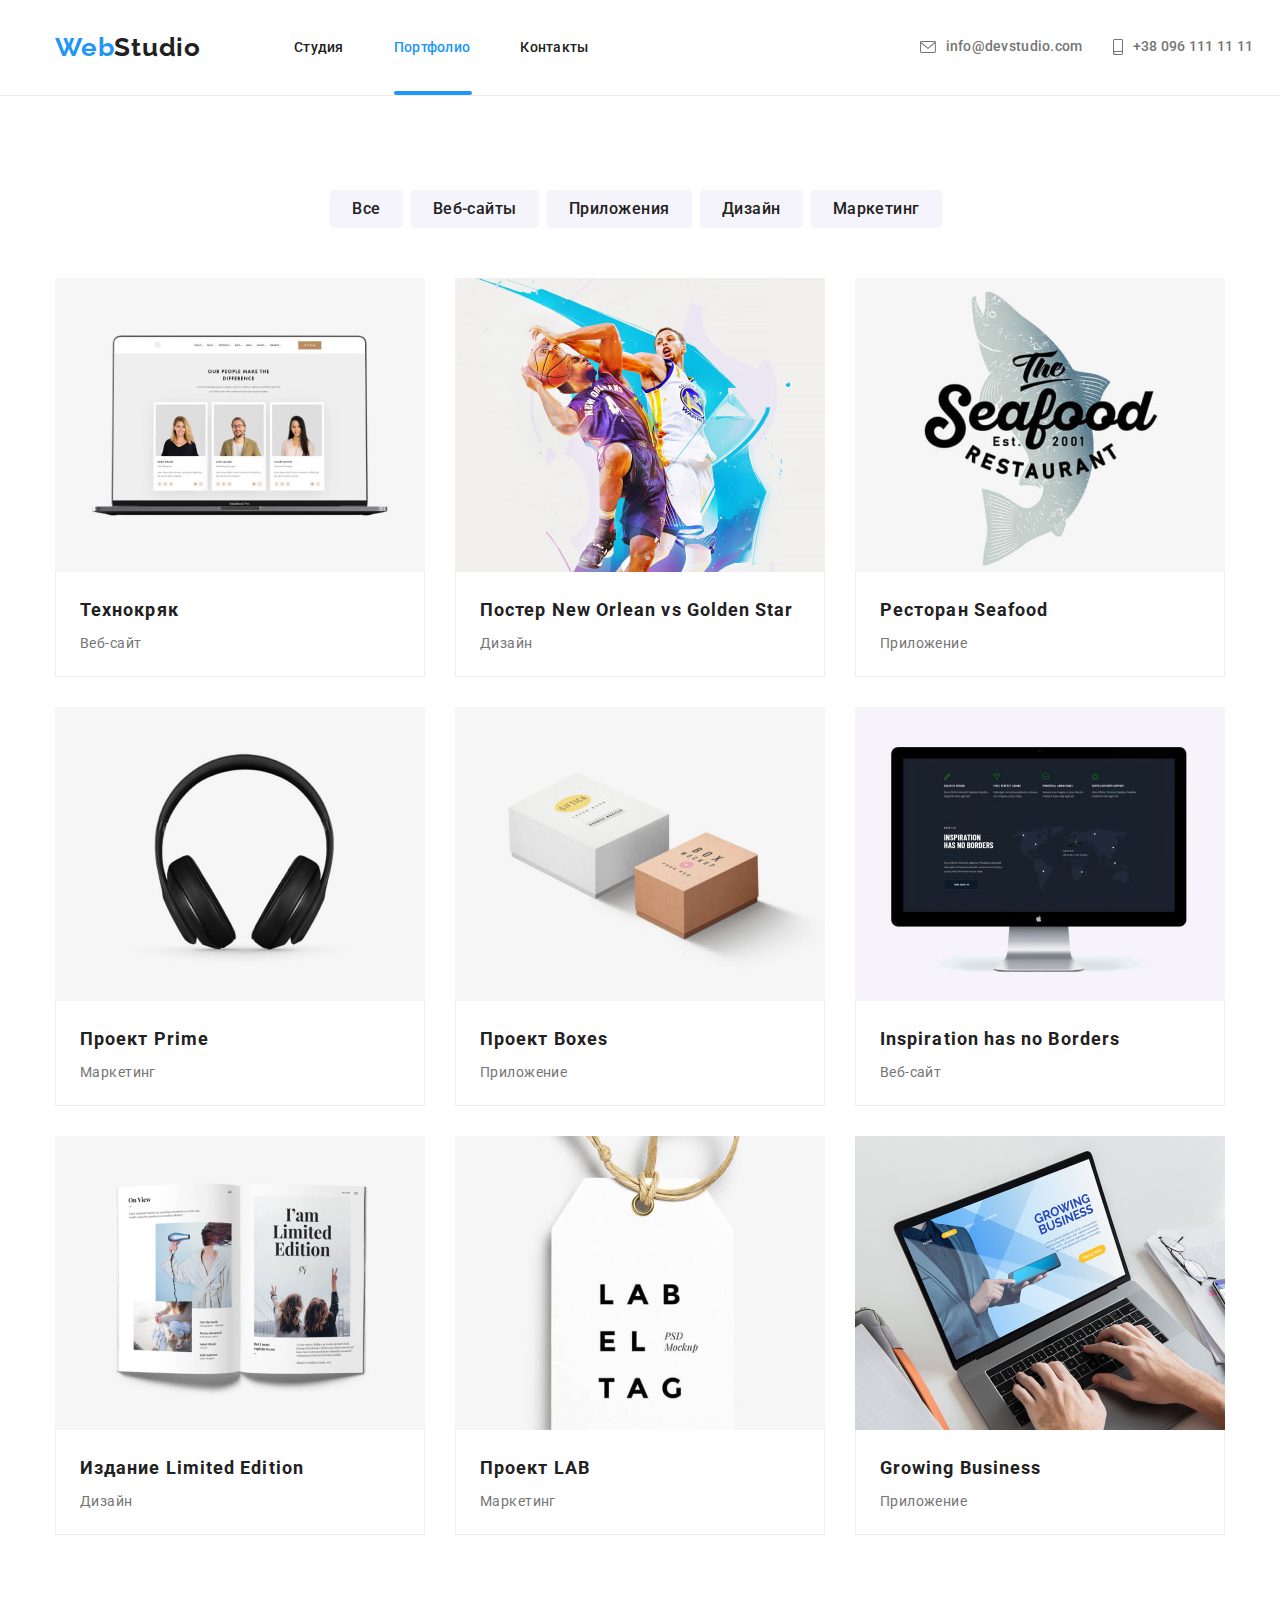
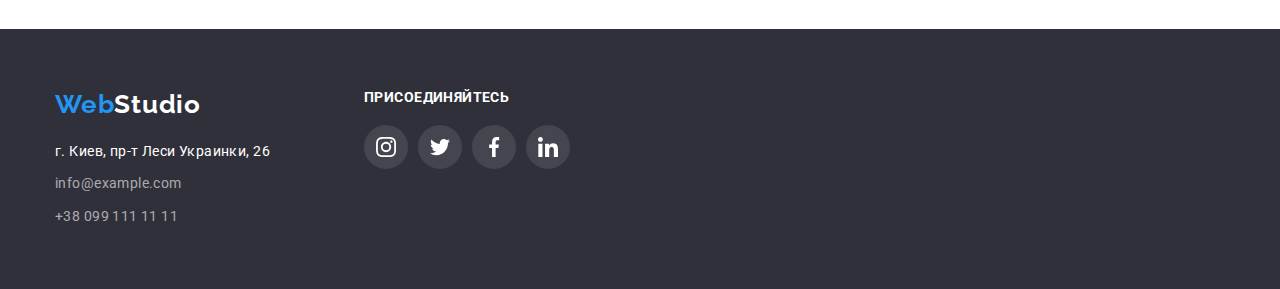
==== portfolio.html @ fbbea025 "Initial commit" ====
<!DOCTYPE html>
<html lang="ru">
  <head>
    <meta charset="UTF-8" />
    <meta http-equiv="X-UA-Compatible" content="IE=edge" />
    <meta name="viewport" content="width=device-width, initial-scale=1.0" />
    <link
      rel="stylesheet"
      href="https://cdn.jsdelivr.net/npm/modern-normalize@1.1.0/modern-normalize.min.css"
    />
    <link rel="preconnect" href="https://fonts.googleapis.com" />
    <link rel="preconnect" href="https://fonts.gstatic.com" crossorigin />
    <link
      href="https://fonts.googleapis.com/css2?family=Raleway:wght@700&family=Roboto:wght@400;500;700;900&display=swap"
      rel="stylesheet"
    />
    <link rel="stylesheet" href="./css/style.css" />
    <title>Portfolio</title>
  </head>
  <body>
    <header>
      <div class="container header-container">
        <a class="logo" href="./"><span class="logo-accent">Web</span>Studio</a>
        <nav>
          <ul class="header-link-list">
            <li class="nav-item">
              <a class="header-link" href="index.html">Студия</a>
            </li>
            <li class="nav-item">
              <a class="header-link link-portfolio" href="portfolio.html"
                >Портфолио</a
              >
            </li>
            <li class="nav-item">
              <a class="header-link" href="/">Контакты</a>
            </li>
          </ul>
        </nav>
        <div class="contacts-list">
          <a class="contacts" href="mailto:info@devstudio.com">
            <svg class="link-icon-envelope">
              <use href="./images/svg/symbol-defs.svg#icon-envelope"></use>
            </svg>
            info@devstudio.com
          </a>
          <a class="contacts" href="tel:++380961111111">
            <svg class="link-icon-smartphone">
              <use href="./images/svg/symbol-defs.svg#icon-smartphone"></use>
            </svg>
            +38 096 111 11 11
          </a>
        </div>
      </div>
    </header>
    <main>
      <h1 hidden>Наши работы</h1>
      <section class="portfolio section">
        <div class="container">
          <h2 hidden>Примеры наших работ</h2>
          <ul class="button-list">
            <li>
              <button class="filter-button" type="button">Все</button>
            </li>
            <li>
              <button class="filter-button" type="button">Веб-сайты</button>
            </li>
            <li>
              <button class="filter-button" type="button">Приложения</button>
            </li>
            <li>
              <button class="filter-button" type="button">Дизайн</button>
            </li>
            <li>
              <button class="filter-button" type="button">Маркетинг</button>
            </li>
          </ul>

          <ul class="portfolio-list">
            <li class="portfolio-list-item">
              <div class="product-thumb">
                <img
                  src="./images/portfolio/project1.jpg"
                  width="370"
                  height="294"
                  alt="Симфолическое изображение проекта ноутбук с
                открытым сайтом"
                />
                <div class="portfolio-item-description">
                  <p class="portfolio-item-text">
                    Технокряк это современная площадка распространения
                    коронавируса. Компании используют эту платформу для
                    цифрового шпионажа и атак на защищённые сервера конкурентов.
                  </p>
                </div>
              </div>
              <div class="portfolio-item">
                <h3 class="project-name">Технокряк</h3>
                <p class="project-type">Веб-сайт</p>
              </div>
            </li>
            <li class="portfolio-list-item">
              <div class="product-thumb">
                <img
                  src="./images/portfolio/project2.jpg"
                  width="370"
                  height="294"
                  alt="Симфолическое изображение проекта баскетболисты"
                />
                <div class="portfolio-item-description">
                  <p class="portfolio-item-text">
                    Технокряк это современная площадка распространения
                    коронавируса. Компании используют эту платформу для
                    цифрового шпионажа и атак на защищённые сервера конкурентов.
                  </p>
                </div>
              </div>
              <div class="portfolio-item">
                <h3 class="project-name">Постер New Orlean vs Golden Star</h3>
                <p class="project-type">Дизайн</p>
              </div>
            </li>
            <li class="portfolio-list-item">
              <div class="product-thumb">
                <img
                  src="./images/portfolio/project3.jpg"
                  width="370"
                  height="294"
                  alt="Симфолическое изображение проекта логотип ресторана"
                />
                <div class="portfolio-item-description">
                  <p class="portfolio-item-text">
                    Технокряк это современная площадка распространения
                    коронавируса. Компании используют эту платформу для
                    цифрового шпионажа и атак на защищённые сервера конкурентов.
                  </p>
                </div>
              </div>
              <div class="portfolio-item">
                <h3 class="project-name">Ресторан Seafood</h3>
                <p class="project-type">Приложение</p>
              </div>
            </li>
            <li class="portfolio-list-item">
              <div class="product-thumb">
                <img
                  src="./images/portfolio/project4.jpg"
                  width="370"
                  height="294"
                  alt="Симфолическое изображение проекта наушники"
                />
                <div class="portfolio-item-description">
                  <p class="portfolio-item-text">
                    Технокряк это современная площадка распространения
                    коронавируса. Компании используют эту платформу для
                    цифрового шпионажа и атак на защищённые сервера конкурентов.
                  </p>
                </div>
              </div>
              <div class="portfolio-item">
                <h3 class="project-name">Проект Prime</h3>
                <p class="project-type">Маркетинг</p>
              </div>
            </li>
            <li class="portfolio-list-item">
              <div class="product-thumb">
                <img
                  src="./images/portfolio/project5.jpg"
                  width="370"
                  height="294"
                  alt="Симфолическое изображение проекта две коробочки>Проект Boxes"
                />
                <div class="portfolio-item-description">
                  <p class="portfolio-item-text">
                    Технокряк это современная площадка распространения
                    коронавируса. Компании используют эту платформу для
                    цифрового шпионажа и атак на защищённые сервера конкурентов.
                  </p>
                </div>
              </div>
              <div class="portfolio-item">
                <h3 class="project-name">Проект Boxes</h3>
                <p class="project-type">Приложение</p>
              </div>
            </li>
            <li class="portfolio-list-item">
              <div class="product-thumb">
                <img
                  src="./images/portfolio/project6.jpg"
                  width="370"
                  height="294"
                  alt="Симфолическое изображение проекта монитор с открытым сайтом"
                />
                <div class="portfolio-item-description">
                  <p class="portfolio-item-text">
                    Технокряк это современная площадка распространения
                    коронавируса. Компании используют эту платформу для
                    цифрового шпионажа и атак на защищённые сервера конкурентов.
                  </p>
                </div>
              </div>
              <div class="portfolio-item">
                <h3 class="project-name">Inspiration has no Borders</h3>
                <p class="project-type">Веб-сайт</p>
              </div>
            </li>
            <li class="portfolio-list-item">
              <div class="product-thumb">
                <img
                  src="./images/portfolio/project7.jpg"
                  width="370"
                  height="294"
                  alt="Симфолическое изображение проекта открытый журнал"
                />
                <div class="portfolio-item-description">
                  <p class="portfolio-item-text">
                    Технокряк это современная площадка распространения
                    коронавируса. Компании используют эту платформу для
                    цифрового шпионажа и атак на защищённые сервера конкурентов.
                  </p>
                </div>
              </div>
              <div class="portfolio-item">
                <h3 class="project-name">Издание Limited Edition</h3>
                <p class="project-type">Дизайн</p>
              </div>
            </li>
            <li class="portfolio-list-item">
              <div class="product-thumb">
                <img
                  src="./images/portfolio/project8.jpg"
                  width="370"
                  height="294"
                  alt="Симфолическое изображение проекта этикетка"
                />
                <div class="portfolio-item-description">
                  <p class="portfolio-item-text">
                    Технокряк это современная площадка распространения
                    коронавируса. Компании используют эту платформу для
                    цифрового шпионажа и атак на защищённые сервера конкурентов.
                  </p>
                </div>
              </div>
              <div class="portfolio-item">
                <h3 class="project-name">Проект LAB</h3>
                <p class="project-type">Маркетинг</p>
              </div>
            </li>
            <li class="portfolio-list-item">
              <div class="product-thumb">
                <img
                  src="./images/portfolio/project9.jpg"
                  width="370"
                  height="294"
                  alt="Симфолическое изображение проекта ноутбук с запущеным приложением"
                />
                <div class="portfolio-item-description">
                  <p class="portfolio-item-text">
                    Технокряк это современная площадка распространения
                    коронавируса. Компании используют эту платформу для
                    цифрового шпионажа и атак на защищённые сервера конкурентов.
                  </p>
                </div>
              </div>
              <div class="portfolio-item">
                <h3 class="project-name">Growing Business</h3>
                <p class="project-type">Приложение</p>
              </div>
            </li>
          </ul>
        </div>
      </section>
    </main>
    <footer class="footer-page">
      <div class="container footer-container">
        <div class="address-container">
          <a class="logo logo-footer" href="./"
            ><span class="logo-accent">Web</span>Studio</a
          >
          <address class="address-list">
            <p class="location">г. Киев, пр-т Леси Украинки, 26</p>
            <a class="footer-contacts" href="mailto:info@example.com"
              >info@example.com</a
            >
            <a class="footer-contacts" href="tel:++380991111111"
              >+38 099 111 11 11</a
            >
          </address>
        </div>
        <div class="social-footer">
          <p class="social-footer-contents">присоединяйтесь</p>
          <div class="social-footer-container">
            <ul class="social-footer-list">
              <li class="social-footer-item">
                <a class="social-footer-link" href="">
                  <svg class="social-footer-svg">
                    <use
                      href="./images/svg/symbol-defs.svg#icon-instagram-2"
                    ></use>
                  </svg>
                </a>
              </li>
              <li class="social-footer-item">
                <a class="social-footer-link" href="">
                  <svg class="social-footer-svg">
                    <use
                      href="./images/svg/symbol-defs.svg#icon-twitter-1"
                    ></use>
                  </svg>
                </a>
              </li>
              <li class="social-footer-item">
                <a class="social-footer-link" href="">
                  <svg class="social-footer-svg">
                    <use
                      href="./images/svg/symbol-defs.svg#icon-facebook-1"
                    ></use>
                  </svg>
                </a>
              </li>
              <li class="social-footer-item">
                <a class="social-footer-link" href="">
                  <svg class="social-footer-svg">
                    <use
                      href="./images/svg/symbol-defs.svg#icon-linkedin-1"
                    ></use>
                  </svg>
                </a>
              </li>
            </ul>
          </div>
        </div>
      </div>
    </footer>
  </body>
</html>
---- css/style.css ----
:root {
  /* Шрифт */
  --main-font: "Roboto", sans-serif;

  /* Цвет шрифтов */
  --accent-color: #2196f3;
  --main-color: #212121;
  --secondary-color: #757575;

  /* Цвет фона */
  --main-bg-color: #ffffff;
  --secondary-bg-color: #e5e5e5;
  --futer-bg-color: #2f303a;
  --accent-bg-color: #2196f3;
}

body {
  font-style: normal;
  font-family: var(--main-font);
  font-weight: normal;
  font-size: 14px;
  line-height: 1.71;
  letter-spacing: 0.03em;
  color: var(--secondary-color);
}
/* .main-button{background-color: transparent;- прозрачная кнопка
font-family:inherit унаследовать предка шрифт} 
*/

h1,
h2,
h3,
h4,
h5,
h6,
p,
ul {
  margin: 0 0;
  padding: 0 0;
}

.container {
  width: 1200px;
  padding-left: 15px;
  padding-right: 15px;
  margin: auto auto;
}

header {
  border-bottom-style: solid;
  border-bottom-color: #ececec;
  border-bottom-width: 1px;
}

.header-container {
  display: flex;
  align-items: center;
  padding-top: 32px;
  padding-bottom: 32px;
}

.header-link-list {
  display: flex;
  align-items: center;
}

.logo {
  text-decoration: none;
  font-style: normal;
  font-family: "Raleway", sans-serif;
  color: var(--main-color);
  font-weight: 700;
  font-size: 26px;
  line-height: 1.19;
  /* identical to box height */

  letter-spacing: 0.03em;
  margin-right: 93px;
}
.logo-accent {
  color: var(--accent-color);
}

nav {
  margin-right: 331px;
}

.header-link-list {
  display: flex;
}

.nav-item {
  margin-right: 50px;
}
.nav-item:last-child {
  margin-right: 0px;
}
.contacts-list {
  display: flex;
}

.header-link-list,
.advantages-list,
.gallery-list,
.team-list,
.button-list,
.portfolio-list {
  list-style-type: none;
}

.header-link {
  font-family: var(--main-font);
  font-style: normal;
  font-weight: 500;
  font-size: 14px;
  line-height: 1.14;
  letter-spacing: 0.02em;
  color: var(--main-color);
  text-decoration: none;
  transition: color 250ms cubic-bezier(0.4, 0, 0.2, 1);
}

.link-studia{
  color: var(--accent-color);
}
.link-studia::after{
  position: absolute;
  display: flex;
  flex-direction: row;
  content: '';
  width: 48px;
  height: 4px;
  background-color: var(--accent-color);
  border-radius: 2px;
  margin-top: 32px;
}

.link-portfolio {
  color: var(--accent-color);
}

.link-portfolio::after {
  position: absolute;
  display: flex;
  flex-direction: row;
  content: '';
  width: 78px;
  height: 4px;
  background-color: var(--accent-color);
  border-radius: 2px;
  margin-top: 32px;
}

.header-link:hover,
.header-link:focus{
  color: var(--accent-color);
}

.contacts {
  color: var(--secondary-color);
  text-decoration: none;
  font-family: var(--main-font);
  font-weight: 500;
  font-size: 14px;
  line-height: 1.14;
  letter-spacing: 0.02em;
  margin-right: 30px;
  min-width: 142px;
  fill: var(--secondary-color);
  display: flex;
  align-items: center;
  transition: color 250ms cubic-bezier(0.4, 0, 0.2, 1);
}
.contacts:last-child {
  margin-right: 0px;
}

.contacts:hover,
.contacts:focus {
  color: var(--accent-color);
}

.link-icon-envelope {
  width: 16px;
  height: 12px;
  margin-right: 10px;
  fill: currentColor;
}

.link-icon-smartphone {
  width: 10px;
  height: 16px;
  margin-right: 10px;
  fill: currentColor;

}

.hero-section {
  background-color: var(--futer-bg-color);
  padding-top: 200px;
  padding-bottom: 200px;
  background-repeat:no-repeat;
  background-position: 50% 50%;
  background-image: linear-gradient(rgba(47, 48, 58, 0.4), rgba(47, 48, 58, 0.4)), url(../images/hero/hero.jpg);
}
.container-hero {
  max-width: 696px;
}
.hero-name {
  color: #ffffff;
  font-family: var(--main-font);
  font-style: normal;
  font-weight: 900;
  font-size: 44px;
  line-height: 1.36;
  text-align: center;
  letter-spacing: 0.06em;
  text-transform: uppercase;
  margin-bottom: 30px;
  min-height: 120px;
}

.main-button {
  font-style: normal;
  font-weight: 700;
  font-size: 16px;
  line-height: 1.88;
  display: flex;
  align-items: center;
  text-align: center;
  letter-spacing: 0.06em;
  background-color: var(--accent-color);
  color: #ffffff;
  font-family: inherit;
  cursor: pointer;
  border: 0px;
  border-radius: 4px;
  margin-left: auto;
  margin-right: auto;
  padding: 10px 32px;
  transition: background-color 250ms cubic-bezier(0.4, 0, 0.2, 1);
  /* font-family:inherit; - унаследовать шрифт предка  */
}
.main-button:hover,
.main-button:focus {
  background-color: #188ce8;
}

.our-advantages.section {
  padding-bottom: 47px;
}

.advantages-list {
  display: flex;
}
.advantages-list-item {
  max-width: 270px;
  margin-right: 30px;
}
.advantages-list-item:last-child {
  margin-right: 0px;
}

.advantages-svg {
  display: flex;
  justify-content: center;
  align-items: center;
  margin-bottom: 30px;
  width: 270px;
  height: 120px;
  background-color: #F5F4FA;
  border-radius: 4px;
}

.advantages-icon {
  width: 70px;
  height: 70px;
}
.gallery.section {
  padding-top: 47px;
}

.gallery-list {
  display: flex;
}
.gallery-list-item {
  margin-right: 30px;
}
.gallery-list-item:last-child {
  margin-right: 0px;
}


.gallery-thumb{
  position: relative;
}
.gallery-item-font{
  position: absolute;
  display: flex;
  justify-content:center;
  align-items:center;
  bottom: 0px;
  width: 370px;
  height: 70px;
  background-color: rgba(47, 48, 58, 0.8);
  color: #FFFFFF;

  
}

.gallery-item-name{
  display: flex;
  font-style: normal;
  font-weight: 700;
  font-size: 14px;
  line-height: 16px;
  letter-spacing: 0.03em;
  text-transform: uppercase;
}






.team-section{
  background-color: #F5F4FA;
  padding: 94px 0 94px 0;
}

.team-list {
  display: flex;
}
.team-list-item {
  margin-right: 30px;
  background-color: #ffffff;
  box-shadow: 0px 1px 3px rgba(0, 0, 0, 0.12),
  0px 1px 1px rgba(0, 0, 0, 0.14),
  0px 2px 1px rgba(0, 0, 0, 0.2);
  border-radius: 0px 0px 4px 4px;
}
.team-list-item:last-child {
  margin-right: 0px;
}

.name-item-team {
  padding-top: 30px;
  text-align: center;
}
.name-item-team > h3 {
  margin-bottom: 10px;
}

.advantages-list h3 {
  font-style: normal;
  font-weight: 700;
  font-size: 14px;
  line-height: 1.14;
  letter-spacing: 0.03em;
  text-transform: uppercase;
  color: var(--main-color);
  margin-bottom: 10px;
}

.gallery-name,
.team-header {
  font-style: normal;
  font-weight: 700;
  font-size: 36px;
  line-height: 1.17;
  text-align: center;
  letter-spacing: 0.03em;
  font-family: var(--main-font);
  color: var(--main-color);
  margin-bottom: 50px;
}

.team-list h3 {
  font-family: var(--main-font);
  font-style: normal;
  font-weight: 500;
  font-size: 16px;
  line-height: 1.19;
  letter-spacing: 0.03em;
  color: var(--main-color);
}
.footer-page {
  font-family: var(--main-font);
  font-style: normal;
  font-weight: 400;
  font-size: 14px;
  line-height: 1.71;
  letter-spacing: 0.03em;
  color: var(--secondary-color);
  background-color: var(--futer-bg-color);
}
.location {
  color: #ffffff;
}
.footer-page .logo {
  color: #ffffff;
}

.button-list {
  display: flex;
  justify-content: center;
  margin-bottom: 50px;
}

.button-list button {
  font-family: var(--main-font);
  font-style: normal;
  font-weight: 500;
  font-size: 16px;
  line-height: 1.62;
  text-align: center;
  letter-spacing: 0.03em;
  color: var(--main-color);
  background-color: #f5f4fa;
  cursor: pointer;
}
.filter-button {
  margin-right: 8px;
  border-radius: 4px;
  box-sizing: 0px;
  border: none;
  padding: 6px 22px;
  transition: background-color 250ms cubic-bezier(0.4, 0, 0.2, 1), color 250ms cubic-bezier(0.4, 0, 0.2, 1), box-shadow 250ms cubic-bezier(0.4, 0, 0.2, 1);
}
filter-button:last child {
  margin-right: 0px;
  text-align: center;
}

.filter-button:focus,
.filter-button:hover {
  background-color: var(--accent-bg-color);
  color: #ffffff;
  box-shadow: 0px 3px 1px rgba(0, 0, 0, 0.1),
  0px 1px 2px rgba(0, 0, 0, 0.08),
  0px 2px 2px rgba(0, 0, 0, 0.12);
  border-radius: 4px;
}


.portfolio-list {
  display: flex;
  flex-wrap: wrap;
  margin-left: -30px;
  margin-top: -30px;
}
portfolio-list p {
  font-style: normal;
  font-weight: 400;
  font-size: 16px;
  line-height: 1.87;
  letter-spacing: 0.03em;
}
.portfolio-list h3 {
  font-style: normal;
  font-weight: 700;
  font-size: 18px;
  line-height: 2;
  letter-spacing: 0.06em;
  color: var(--main-color);
}
address {
  font-style: normal;
}
.footer-page {
  padding-top: 60px;
  padding-bottom: 60px;
}


.footer-contacts {
  color: rgba(255, 255, 255, 0.6);
  text-decoration: none;
  font-family: var(--main-font);
  font-weight: 400;
  font-size: 14px;
  line-height: 1.71;
  letter-spacing: 0.03em;
  transition: color 250ms cubic-bezier(0.4, 0, 0.2, 1);
}

.footer-contacts:hover,
.footer-contacts:focus {
  color: var(--accent-color);
}
.section {
  padding-top: 94px;
  padding-bottom: 94px;
}
.portfolio-list-item {
  margin-left: 30px;
  margin-top: 30px;
  flex-basis: calc((100% - 90px) / 3);
  transition: box-shadow 250ms cubic-bezier(0.4, 0, 0.2, 1);
}
.portfolio-list-item:hover, portfolio-list-item:focus{
  border: 1px solid #EEEEEE;
  box-shadow: 0px 1px 1px rgba(0, 0, 0, 0.12),
  0px 4px 4px rgba(0, 0, 0, 0.06),
  1px 4px 6px rgba(0, 0, 0, 0.16);
}



.product-thumb{
  position: relative;
  overflow: hidden;
}

.portfolio-item-description{
  position: absolute;
  opacity: 1;
  display: inline-block;
  width: 100%;
  height: 100%;
  color: #000000;
 
}

.portfolio-item-text{
  position: absolute;
  top: 50%;
  left: 50%;
  transform: translate(-50%, -50%);
  display: inline-block;
  width: 322px;
  height: 168px;



  font-family: 'Roboto';
  font-style: normal;
  font-weight: 400;
  font-size: 18px;
  line-height: 156%;
  letter-spacing: 0.03em;
  color: #FFFFFF;
}


.portfolio-item-description{
  position: absolute;
  display: inline-block;
  width: 100%;
  height: 100%;
  background-color: rgba(33, 150, 243, 0.9);
  top: 0;
  left: 0;
  transform: translateY(100%);
  transition: transform 250ms cubic-bezier(0.4, 0, 0.2, 1);
}


.portfolio-list-item:hover .portfolio-item-description {
  transform: translateY(0);
}


.portfolio-item {
  padding: 20px 24px;
  border-left-color: #eeeeee;
  border-left-width: 1px;
  border-left-style: solid;

  border-right-color: #eeeeee;
  border-right-width: 1px;
  border-right-style: solid;

  border-bottom-color: #eeeeee;
  border-bottom-width: 1px;
  border-bottom-style: solid;
}

.project-name {
  margin-bottom: 4px;
}

.logo-footer {
  margin-bottom: 20px;
}
.address-list {
  display: flex;
  flex-direction: column;
}
.location {
  margin-bottom: 9px;
}
.footer-contacts {
  margin-bottom: 9px;
}
.footer-contacts:last-child {
  margin-bottom: 0px;
}

img {
  display: block;
  max-width: 100%;
  height: auto;
}
.clients{
  padding: 94px 0px;
}

.clients-header{
  font-family: 'Roboto';
  font-style: normal;
  font-weight: 700;
  font-size: 36px;
  line-height: 42px;
  text-align: center;
  letter-spacing: 0.03em;
  
  color: #212121;
  margin-bottom: 50px;

}

.social-team {
  padding: 16px 32px 30px 32px;
}


.clients-list{
  display: flex;
  list-style-type: none;
  margin: 0, auto;
}

.clients-item{
  margin-right: 30px;

}
.clients-item:last-child {
  margin-right: 0px;
}

.clients-link {
  width: 170px;
  height: 92px;
  border: 1px solid #AFB1B8;
  border-radius: 4px;
  display: flex;
  justify-content: center;
  align-items: center;
  color: #AFB1B8;
  transition: color 250ms cubic-bezier(0.4, 0, 0.2, 1);
}

.clients-link:hover,
.clients-link:focus {
  border: 1px solid var(--accent-color);
  color: var(--accent-color);
}
.clients-icon {
  fill: currentColor;
  width: 106px;
  height: 60px;
}




.social-team-list {
  list-style-type: none;
  display: flex;
  justify-content:space-between;
}





.container.footer-container{
  display: flex;
}


.social-footer-list{
  list-style-type: none;
  display: flex;
  justify-content:space-between;
  min-width: 206px;
}
.social-footer-link {
  width: 44px;
  height: 44px;
  display: flex;
  justify-content: center;
  align-items: center;
  border-radius: 50%;
  background-color: rgb(255, 255, 255, 10%);
  background-repeat: no-repeat;
  background-position: center;
  transition: background-color 250ms cubic-bezier(0.4, 0, 0.2, 1);
}
.social-footer-svg{
  width: 20px;
  height: 20px;
  fill:#ffffff
}
.social-footer-link:hover,
.social-footer-link:focus {
  background-color: var(--accent-bg-color);
}

.address-container{
  display: flex;
  flex-direction: column;
  margin-right: 70px;
}
.social-footer-contents{
  padding-bottom: 20px;
  font-family: 'Roboto';
  font-style: normal;
  font-weight: 700;
  font-size: 14px;
  line-height: 16px;
  letter-spacing: 0.03em;
  text-transform: uppercase;
  
  color: #FFFFFF;
}

.social-team-link{
  width: 44px;
  height: 44px;
  display: flex;
  justify-content: center;
  align-items: center;
  border-radius: 50%;
  background-color: rgb(255, 255, 255);
  background-repeat: no-repeat;
  background-position: center;
  color: #AFB1B8;
  transition: background-color 250ms cubic-bezier(0.4, 0, 0.2, 1), color 250ms cubic-bezier(0.4, 0, 0.2, 1);
}

  .social-team-svg {
    width: 20px;
    height: 20px;
    fill: currentColor;
  }

  .social-team-link:hover,
  .social-team-link:focus {
    background-color: var(--accent-bg-color);
    color: #FFFFFF;
  }

/* Modal window */
.backdrop{
  position: fixed;
  top: 0;
  left: 0;
  width: 100%;
  height: 100%;
  background-color: rgba(0, 0, 0, 0.2);
  opacity: 1;
  transition: opacity 250ms cubic-bezier(0.4, 0, 0.2, 1);
}
.backdrop.is-hidden{
  opacity: 0;
  pointer-events: none;
}

.backdrop.is-hidden .modal{
  transform: translate(-50%, -50%) scale(0.85);
}

.modal{
  position: absolute;
  top: 50%;
  left: 50%;
  min-width: 528px;
  min-height: 581px;
  background-color: #FFFFFF;
  transform: translate(-50%, -50%) scale(1);
  transition: transform 250ms cubic-bezier(0.4, 0, 0.2, 1);
}

.modal-btn-close{
  position: absolute;
  top: 8px;
  right: 8px;
  display: flex;
  justify-content: center;
  align-items: center;
  width: 30px;
  height: 30px;
  color: #000000;
  background-color: #FFFFFF;
  border: 1px solid rgba(0, 0, 0, 0.1);
  border-radius: 50%;
  cursor: pointer;
  padding: 0px 0px 0px 0px;
}

.modal-btn-close-icon{
  width: 11px;
  height: 11px;
  fill: currentColor;
}
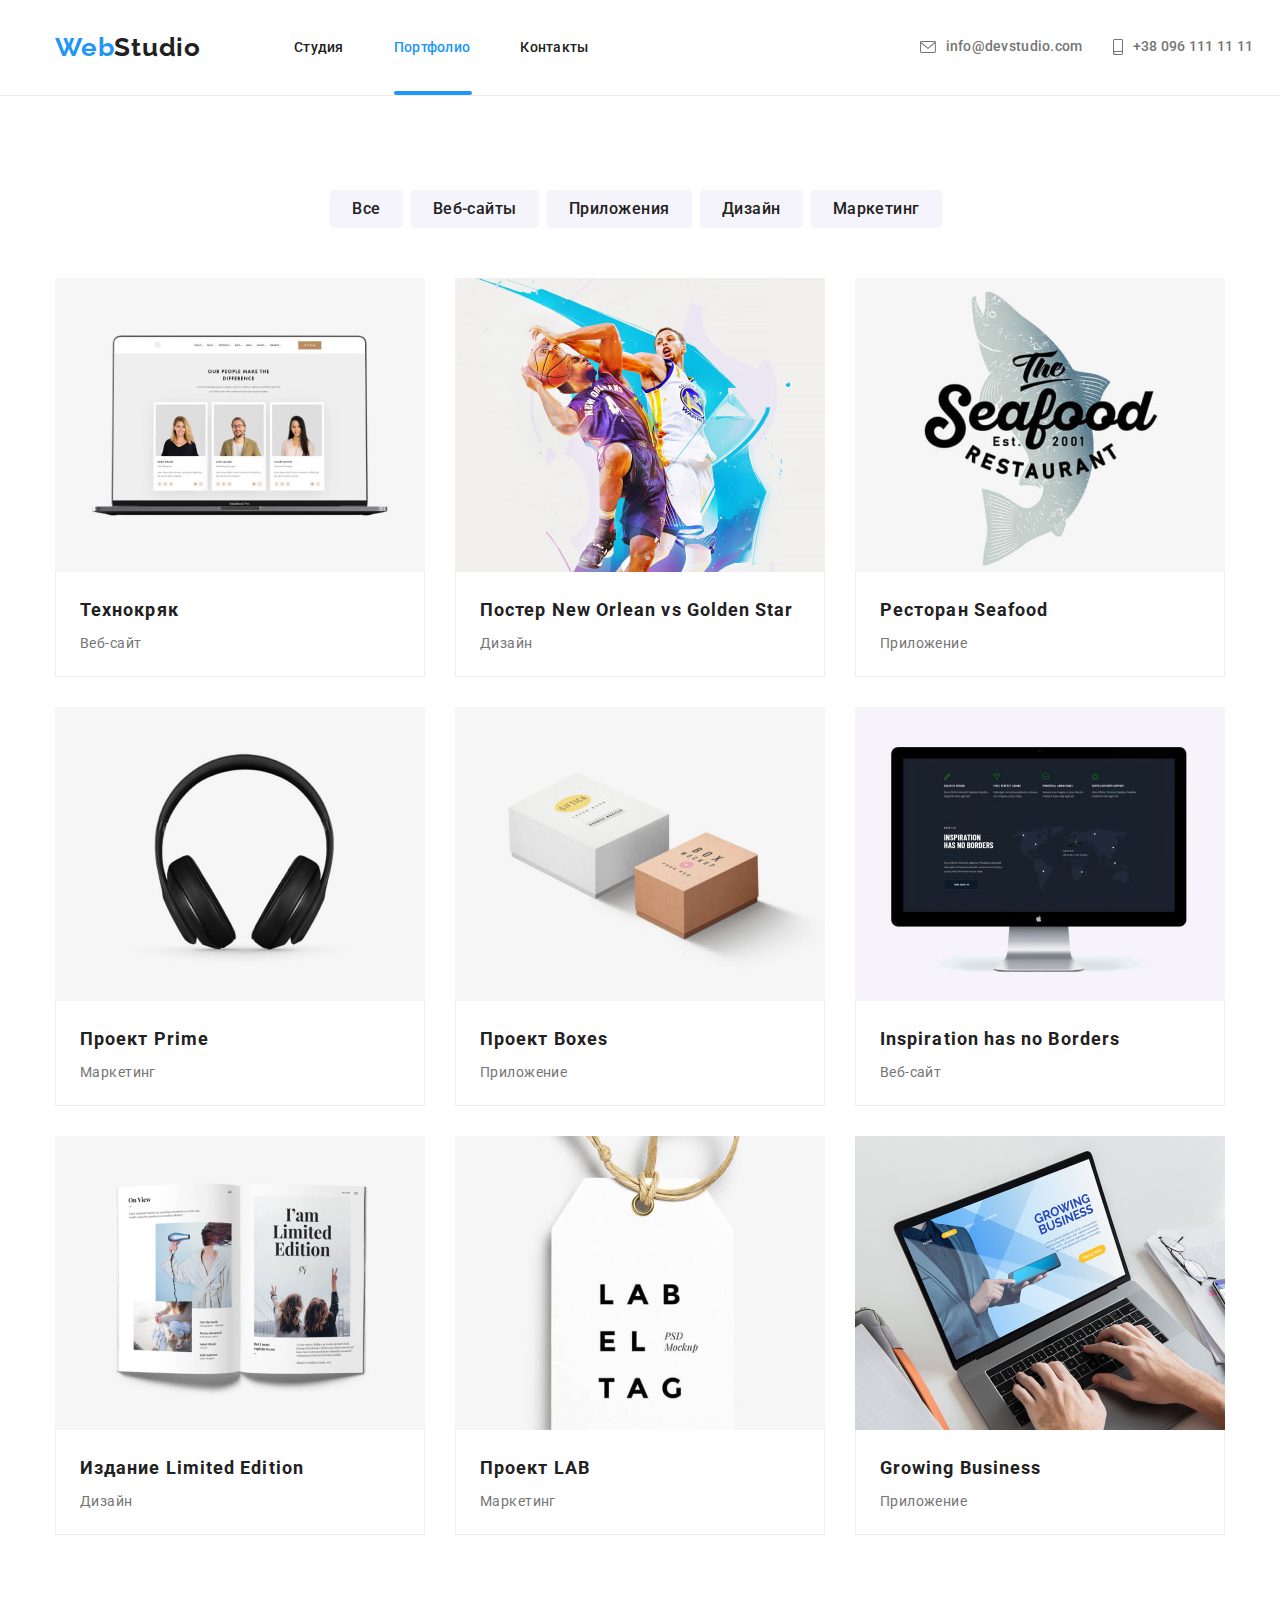
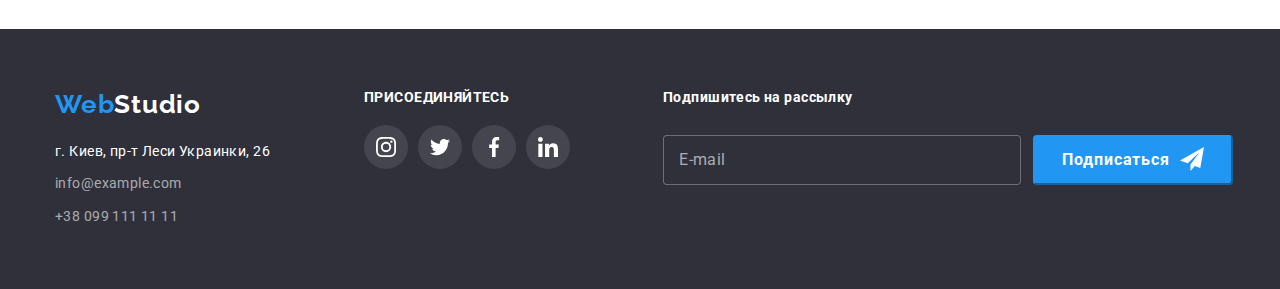
==== commit ba5b509f: "Ver3" ====
--- a/portfolio.html
+++ b/portfolio.html
@@ -329,6 +329,44 @@
             </ul>
           </div>
         </div>
+        <div class="subscription-footer">
+          <form
+            action=""
+            method=""
+            class="subscription-form"
+            name="subscription-form"
+          >
+            <p class="subscription-form-title">Подпишитесь на рассылку</p>
+            <div class="subscription-form-wrapper">
+              <div class="subscription-form-field">
+                <input
+                  type="email"
+                  name="user-email-subscription"
+                  id="subscription"
+                  class="subscription-form-input"
+                />
+                <label for="name" class="label-subscription">E-mail</label>
+              </div>
+              <button type="submit" class="subscription-form-btn">
+                <p>Подписаться</p>
+                <span class="wrapper-icon-subscription-form">
+                  <svg class="icon-subscription-form">
+                    <use
+                      href="./images/svg/symbol-defs.svg#subscription-icon"
+                    ></use>
+                  </svg>
+                </span>
+              </button>
+              <!-- <span class="wrapper-icon-subscription-form">
+                <svg class="icon-subscription-form">
+                  <use
+                    href="./images/svg/symbol-defs.svg#subscription-icon"
+                  ></use>
+                </svg>
+              </span> -->
+            </div>
+          </form>
+        </div>
       </div>
     </footer>
   </body>
--- a/css/style.css
+++ b/css/style.css
@@ -685,6 +685,7 @@
   display: flex;
   justify-content:space-between;
   min-width: 206px;
+  margin-right: 93px;
 }
 .social-footer-link {
   width: 44px;
@@ -792,16 +793,291 @@
   align-items: center;
   width: 30px;
   height: 30px;
-  color: #000000;
+  color: #;
   background-color: #FFFFFF;
   border: 1px solid rgba(0, 0, 0, 0.1);
   border-radius: 50%;
   cursor: pointer;
   padding: 0px 0px 0px 0px;
+  transition: color 250ms cubic-bezier(0.4, 0, 0.2, 1);
 }
 
 .modal-btn-close-icon{
   width: 11px;
   height: 11px;
   fill: currentColor;
+
+}
+
+.modal-btn-close:hover, .modal-btn-close:focus {
+  color: var(--accent-color);
+}
+
+/* Оформление формы модалки */
+
+.form-title{
+  font-family: 'Roboto';
+  font-style: normal;
+  font-weight: 700;
+  font-size: 20px;
+  line-height: 23px;
+  text-align: center;
+  letter-spacing: 0.03em;
+  color: #212121;
+  margin-bottom: 12px;
+}
+
+textarea{
+  resize: none;
+}
+
+.form{
+  width: 100%;
+  padding: 40px;
+}
+.form-field{
+  position: relative;
+  display: flex;
+  flex-direction: column;
+  margin-bottom: 10px;
+}
+.form-label{
+  margin-bottom: 4px;
+  position: relative;
+}
+.form-input{
+  width: 448px;
+  height: 40px;
+  border: 1px solid rgba(33, 33, 33, 0.2);
+  border-radius: 4px;
+  padding-left: 42px;
+  transition: box-shadow 250ms cubic-bezier(0.4, 0, 0.2, 1);
+}
+
+
+
+.wrapper-icon-form{
+  position: absolute;
+  left: 12px;
+  bottom: 11px;
+  width: 18px;
+  height: 18px;
+  color: #212121;
+  transition: color 250ms cubic-bezier(0.4, 0, 0.2, 1);
+}
+.icon-form {
+  width: 18px;
+  height: 18px;
+  fill: currentColor;
+}
+
+
+.form-input:focus {
+  border: 1px solid var(--accent-color);
+  outline: transparent;
+  box-shadow: 0px 4px 4px rgba(0, 0, 0, 0.25);
+}
+
+
+.form-input:focus + .wrapper-icon-form{
+  color: var(--accent-color);
+}
+
+
+
+.user-text{
+  padding: 12px 16px;
+  border: 1px solid rgba(33, 33, 33, 0.2);
+  border-radius: 4px;
+  transition: box-shadow 250ms cubic-bezier(0.4, 0, 0.2, 1);
+}
+.user-text:focus{
+  border: 1px solid var(--accent-color);
+  outline: transparent;
+  box-shadow: 0px 4px 4px rgba(0, 0, 0, 0.25);
+}
+.adreement-wrapper{
+  position: absolute;
+  top: 0;
+  left: 0;
+  width: 16px;
+  height: 15px;
+  transition: background-color 250ms cubic-bezier(0.4, 0, 0.2, 1);
+  
+}
+.adreement-icon{
+  display: flex;
+  align-items: center;
+  width: 16px;
+  height: 15px;
+  background: #FFFFFF;
+  border: 2px solid #2a2a2a;
+  box-shadow: 0px 1px 3px rgba(0, 0, 0, 0.12), 0px 1px 1px rgba(0, 0, 0, 0.14), 0px 2px 1px rgba(0, 0, 0, 0.2);
+  border-radius: 4px;
+
+}
+
+.checkbox-adreement:checked + .form-label  .adreement-wrapper > .adreement-icon{
+  background-color: var(--accent-bg-color);
+  background-origin: border-box;
+  border: 2px solid var(--accent-bg-color);
+  border-radius: 4px;
+}
+
+.checkbox-adreement{
+  position: absolute;
+  appearance: none;
+  -webkit-appearance: none;
+  -mox-appearance: none;
+}
+.form-label-check{
+  padding-left: 23px;
+  margin-left: 13px;
+}
+.form-field-checkbox{
+  margin-bottom: 30px;
+}
+
+.submit-form{
+  width: 200px;
+  height: 50px;
+  background-color: #2196f3;
+  color: #ffffff;
+  border: none;
+  border-radius: 4px;
+
+  font-style: normal;
+  font-weight: 700;
+  font-size: 16px;
+  line-height: 30px;
+  box-shadow: 0px 1px 3px rgba(0, 0, 0, 0.12), 0px 1px 1px rgba(0, 0, 0, 0.14), 0px 2px 1px rgba(0, 0, 0, 0.2);
+  margin-left: 124px;
+  transition: color 250ms cubic-bezier(0.4, 0, 0.2, 1);
+  
+}
+.submit-form:hover, .submit-form:focus{
+  background-color: #188ce8;
+}
+
+
+
+
+
+
+
+
+.subscription-form{
+  display: flex;
+  flex-direction: column;
+}
+
+
+
+
+.subscription-form-title{
+  font-family: 'Roboto';
+  font-style: normal;
+  font-weight: 700;
+  font-size: 14px;
+  line-height: 16px;
+  letter-spacing: 0.03em;
+  color: #FFFFFF;
+  margin-bottom: 30px;
+}
+
+.subscription-form-wrapper{
+  position: relative;
+  display: flex;
+  flex-direction: row;
+
+
+
+}
+.subscription-form-input{
+  position: relative;
+  width: 358px;
+  height: 50px;
+  background-color: #2F303A;
+  border: 1px solid rgba(255, 255, 255, 0.3);
+  border-radius: 4px;
+  color: #FFFFFF;
+  padding-left: 16px;
+  font-style: normal;
+  font-weight: 400;
+  font-size: 16px;
+  line-height: 125%;
+  letter-spacing: 0.03em;
+
+}
+
+.label-subscription{
+  position: absolute;
+  top: 15px;
+  left: 16px;
+  color: rgba(255, 255, 255, 0.6);
+  font-style: normal;
+  font-weight: 400;
+  font-size: 16px;
+  line-height: 125%;
+  letter-spacing: 0.03em;
+  
+  
+
+}
+
+.subscription-form-input:focus + .label-subscription{
+  color:#2F303A;
+  transform: translateY(40px);
+  
+}
+
+/* .wrapper-icon-subscription-form{
+  position: absolute;
+  top: 0;
+  right: 0;
+  display: flex;
+  width: 24px;
+  height: 24px;
+  color: #FFFFFF;
+  background-color: #2a2a2a;
+
+} */
+
+.subscription-form-btn{
+  position:relative;
+  display: flex;
+  align-items: center;
+  justify-content: center;
+  width: 200px;
+  height: 50px;
+  background-color: var(--accent-bg-color);
+  border-radius: 4px;
+  border-color: var(--accent-bg-color);
+
+
+  font-style: normal;
+  font-weight: 700;
+  font-size: 16px;
+  line-height: 188%;
+  letter-spacing: 0.06em;
+  color: #FFFFFF;
+
+  outline: transparent;
+
+}
+
+.icon-subscription-form{
+  width: 24px;
+  height: 24px;
+  fill: currentColor;
+}
+
+.subscription-form-field{
+  margin-right: 12px;
+}
+.wrapper-icon-subscription-form{
+  position: relative;
+  bottom: -4px;
+  margin-left: 10px;
+  
 }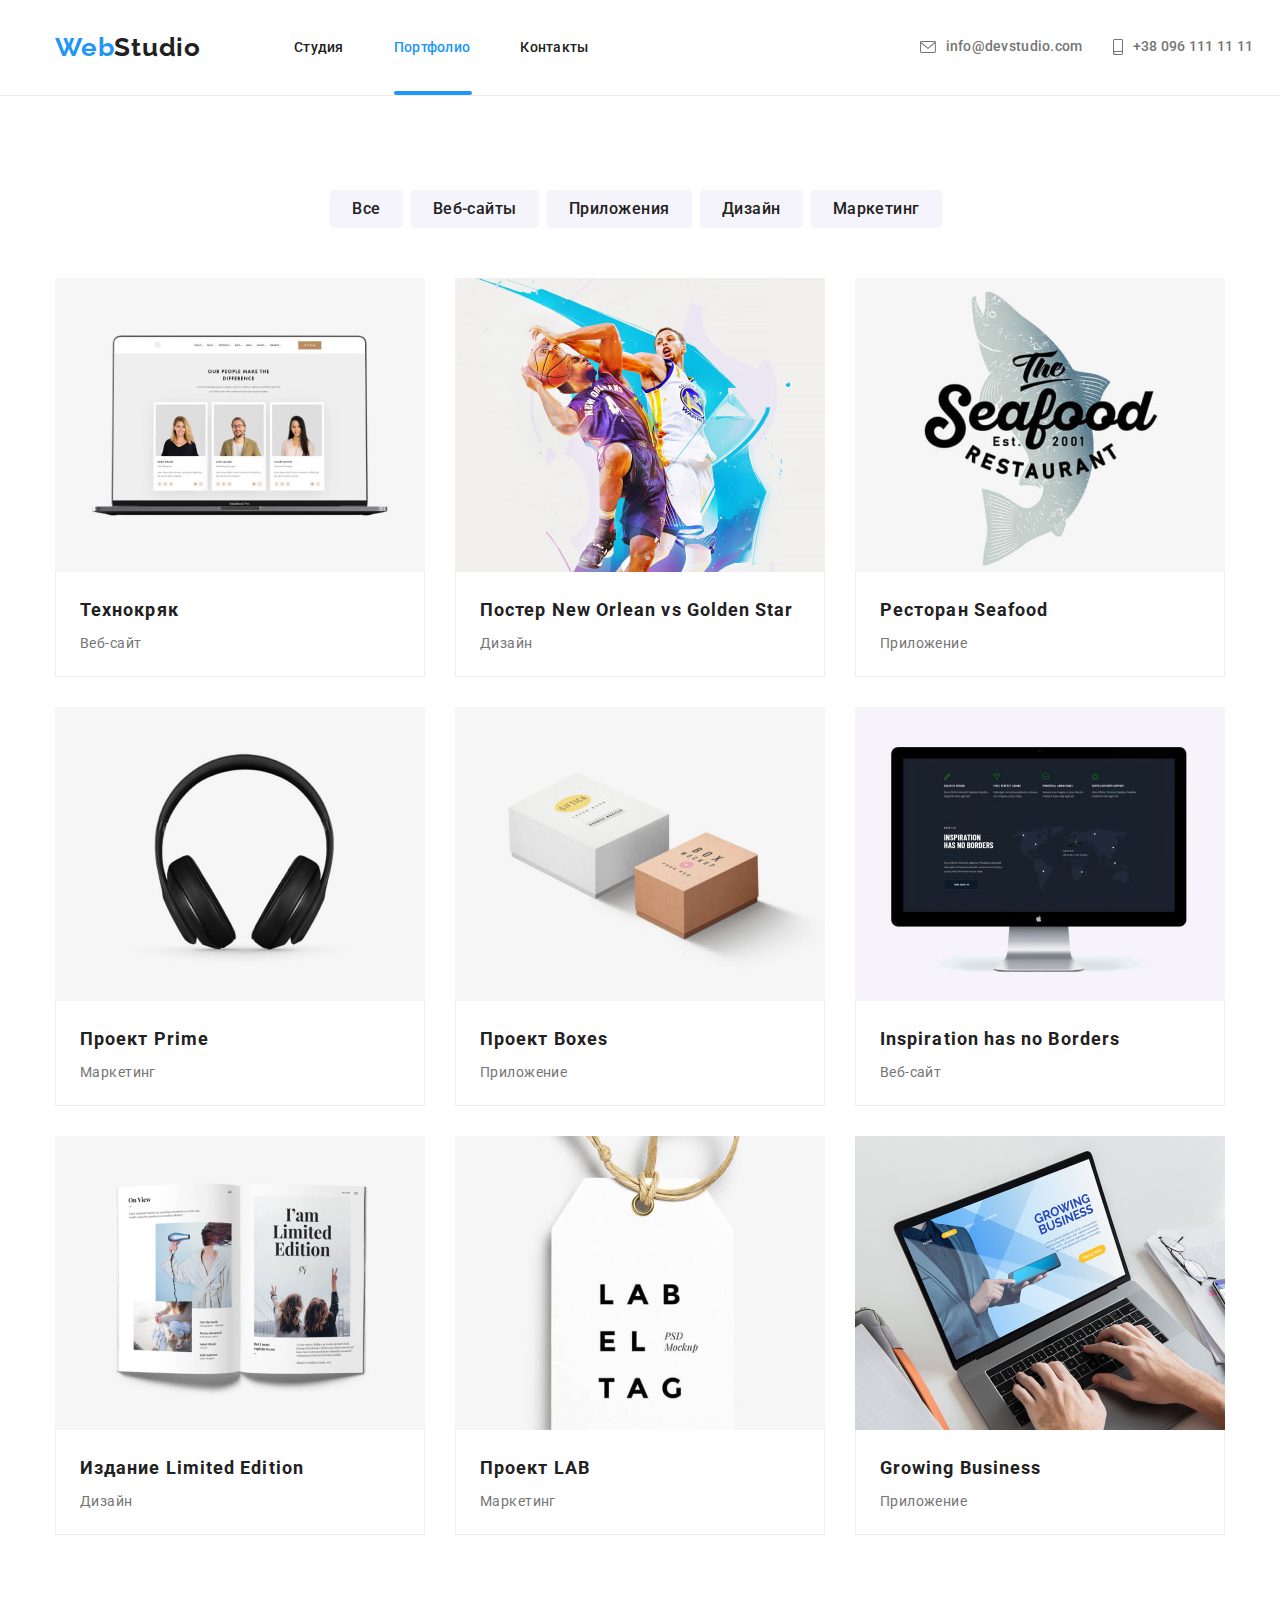
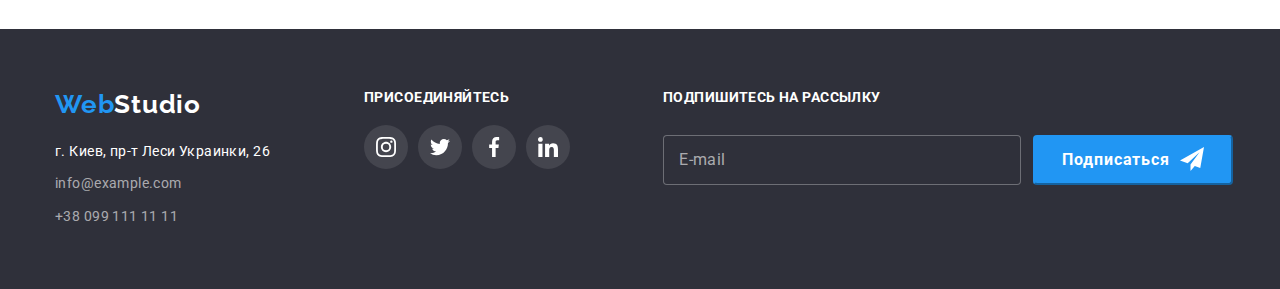
==== commit 1d5d7d2e: "error correction" ====
--- a/portfolio.html
+++ b/portfolio.html
@@ -27,9 +27,7 @@
               <a class="header-link" href="index.html">Студия</a>
             </li>
             <li class="nav-item">
-              <a class="header-link link-portfolio" href="portfolio.html"
-                >Портфолио</a
-              >
+              <a class="header-link link-portfolio" href="portfolio.html">Портфолио</a>
             </li>
             <li class="nav-item">
               <a class="header-link" href="/">Контакты</a>
@@ -87,9 +85,9 @@
                 />
                 <div class="portfolio-item-description">
                   <p class="portfolio-item-text">
-                    Технокряк это современная площадка распространения
-                    коронавируса. Компании используют эту платформу для
-                    цифрового шпионажа и атак на защищённые сервера конкурентов.
+                    Технокряк это современная площадка распространения коронавируса. Компании
+                    используют эту платформу для цифрового шпионажа и атак на защищённые сервера
+                    конкурентов.
                   </p>
                 </div>
               </div>
@@ -108,9 +106,9 @@
                 />
                 <div class="portfolio-item-description">
                   <p class="portfolio-item-text">
-                    Технокряк это современная площадка распространения
-                    коронавируса. Компании используют эту платформу для
-                    цифрового шпионажа и атак на защищённые сервера конкурентов.
+                    Технокряк это современная площадка распространения коронавируса. Компании
+                    используют эту платформу для цифрового шпионажа и атак на защищённые сервера
+                    конкурентов.
                   </p>
                 </div>
               </div>
@@ -129,9 +127,9 @@
                 />
                 <div class="portfolio-item-description">
                   <p class="portfolio-item-text">
-                    Технокряк это современная площадка распространения
-                    коронавируса. Компании используют эту платформу для
-                    цифрового шпионажа и атак на защищённые сервера конкурентов.
+                    Технокряк это современная площадка распространения коронавируса. Компании
+                    используют эту платформу для цифрового шпионажа и атак на защищённые сервера
+                    конкурентов.
                   </p>
                 </div>
               </div>
@@ -150,9 +148,9 @@
                 />
                 <div class="portfolio-item-description">
                   <p class="portfolio-item-text">
-                    Технокряк это современная площадка распространения
-                    коронавируса. Компании используют эту платформу для
-                    цифрового шпионажа и атак на защищённые сервера конкурентов.
+                    Технокряк это современная площадка распространения коронавируса. Компании
+                    используют эту платформу для цифрового шпионажа и атак на защищённые сервера
+                    конкурентов.
                   </p>
                 </div>
               </div>
@@ -171,9 +169,9 @@
                 />
                 <div class="portfolio-item-description">
                   <p class="portfolio-item-text">
-                    Технокряк это современная площадка распространения
-                    коронавируса. Компании используют эту платформу для
-                    цифрового шпионажа и атак на защищённые сервера конкурентов.
+                    Технокряк это современная площадка распространения коронавируса. Компании
+                    используют эту платформу для цифрового шпионажа и атак на защищённые сервера
+                    конкурентов.
                   </p>
                 </div>
               </div>
@@ -192,9 +190,9 @@
                 />
                 <div class="portfolio-item-description">
                   <p class="portfolio-item-text">
-                    Технокряк это современная площадка распространения
-                    коронавируса. Компании используют эту платформу для
-                    цифрового шпионажа и атак на защищённые сервера конкурентов.
+                    Технокряк это современная площадка распространения коронавируса. Компании
+                    используют эту платформу для цифрового шпионажа и атак на защищённые сервера
+                    конкурентов.
                   </p>
                 </div>
               </div>
@@ -213,9 +211,9 @@
                 />
                 <div class="portfolio-item-description">
                   <p class="portfolio-item-text">
-                    Технокряк это современная площадка распространения
-                    коронавируса. Компании используют эту платформу для
-                    цифрового шпионажа и атак на защищённые сервера конкурентов.
+                    Технокряк это современная площадка распространения коронавируса. Компании
+                    используют эту платформу для цифрового шпионажа и атак на защищённые сервера
+                    конкурентов.
                   </p>
                 </div>
               </div>
@@ -234,9 +232,9 @@
                 />
                 <div class="portfolio-item-description">
                   <p class="portfolio-item-text">
-                    Технокряк это современная площадка распространения
-                    коронавируса. Компании используют эту платформу для
-                    цифрового шпионажа и атак на защищённые сервера конкурентов.
+                    Технокряк это современная площадка распространения коронавируса. Компании
+                    используют эту платформу для цифрового шпионажа и атак на защищённые сервера
+                    конкурентов.
                   </p>
                 </div>
               </div>
@@ -255,9 +253,9 @@
                 />
                 <div class="portfolio-item-description">
                   <p class="portfolio-item-text">
-                    Технокряк это современная площадка распространения
-                    коронавируса. Компании используют эту платформу для
-                    цифрового шпионажа и атак на защищённые сервера конкурентов.
+                    Технокряк это современная площадка распространения коронавируса. Компании
+                    используют эту платформу для цифрового шпионажа и атак на защищённые сервера
+                    конкурентов.
                   </p>
                 </div>
               </div>
@@ -273,17 +271,11 @@
     <footer class="footer-page">
       <div class="container footer-container">
         <div class="address-container">
-          <a class="logo logo-footer" href="./"
-            ><span class="logo-accent">Web</span>Studio</a
-          >
+          <a class="logo logo-footer" href="./"><span class="logo-accent">Web</span>Studio</a>
           <address class="address-list">
             <p class="location">г. Киев, пр-т Леси Украинки, 26</p>
-            <a class="footer-contacts" href="mailto:info@example.com"
-              >info@example.com</a
-            >
-            <a class="footer-contacts" href="tel:++380991111111"
-              >+38 099 111 11 11</a
-            >
+            <a class="footer-contacts" href="mailto:info@example.com">info@example.com</a>
+            <a class="footer-contacts" href="tel:++380991111111">+38 099 111 11 11</a>
           </address>
         </div>
         <div class="social-footer">
@@ -293,36 +285,28 @@
               <li class="social-footer-item">
                 <a class="social-footer-link" href="">
                   <svg class="social-footer-svg">
-                    <use
-                      href="./images/svg/symbol-defs.svg#icon-instagram-2"
-                    ></use>
+                    <use href="./images/svg/symbol-defs.svg#icon-instagram-2"></use>
                   </svg>
                 </a>
               </li>
               <li class="social-footer-item">
                 <a class="social-footer-link" href="">
                   <svg class="social-footer-svg">
-                    <use
-                      href="./images/svg/symbol-defs.svg#icon-twitter-1"
-                    ></use>
+                    <use href="./images/svg/symbol-defs.svg#icon-twitter-1"></use>
                   </svg>
                 </a>
               </li>
               <li class="social-footer-item">
                 <a class="social-footer-link" href="">
                   <svg class="social-footer-svg">
-                    <use
-                      href="./images/svg/symbol-defs.svg#icon-facebook-1"
-                    ></use>
+                    <use href="./images/svg/symbol-defs.svg#icon-facebook-1"></use>
                   </svg>
                 </a>
               </li>
               <li class="social-footer-item">
                 <a class="social-footer-link" href="">
                   <svg class="social-footer-svg">
-                    <use
-                      href="./images/svg/symbol-defs.svg#icon-linkedin-1"
-                    ></use>
+                    <use href="./images/svg/symbol-defs.svg#icon-linkedin-1"></use>
                   </svg>
                 </a>
               </li>
@@ -330,12 +314,7 @@
           </div>
         </div>
         <div class="subscription-footer">
-          <form
-            action=""
-            method=""
-            class="subscription-form"
-            name="subscription-form"
-          >
+          <form action="" method="" class="subscription-form" name="subscription-form">
             <p class="subscription-form-title">Подпишитесь на рассылку</p>
             <div class="subscription-form-wrapper">
               <div class="subscription-form-field">
@@ -351,9 +330,7 @@
                 <p>Подписаться</p>
                 <span class="wrapper-icon-subscription-form">
                   <svg class="icon-subscription-form">
-                    <use
-                      href="./images/svg/symbol-defs.svg#subscription-icon"
-                    ></use>
+                    <use href="./images/svg/symbol-defs.svg#subscription-icon"></use>
                   </svg>
                 </span>
               </button>
--- a/css/style.css
+++ b/css/style.css
@@ -1,6 +1,6 @@
 :root {
   /* Шрифт */
-  --main-font: "Roboto", sans-serif;
+  --main-font: 'Roboto', sans-serif;
 
   /* Цвет шрифтов */
   --accent-color: #2196f3;
@@ -67,7 +67,7 @@
 .logo {
   text-decoration: none;
   font-style: normal;
-  font-family: "Raleway", sans-serif;
+  font-family: 'Raleway', sans-serif;
   color: var(--main-color);
   font-weight: 700;
   font-size: 26px;
@@ -120,10 +120,10 @@
   transition: color 250ms cubic-bezier(0.4, 0, 0.2, 1);
 }
 
-.link-studia{
+.link-studia {
   color: var(--accent-color);
 }
-.link-studia::after{
+.link-studia::after {
   position: absolute;
   display: flex;
   flex-direction: row;
@@ -152,7 +152,7 @@
 }
 
 .header-link:hover,
-.header-link:focus{
+.header-link:focus {
   color: var(--accent-color);
 }
 
@@ -192,16 +192,16 @@
   height: 16px;
   margin-right: 10px;
   fill: currentColor;
-
 }
 
 .hero-section {
   background-color: var(--futer-bg-color);
   padding-top: 200px;
   padding-bottom: 200px;
-  background-repeat:no-repeat;
+  background-repeat: no-repeat;
   background-position: 50% 50%;
-  background-image: linear-gradient(rgba(47, 48, 58, 0.4), rgba(47, 48, 58, 0.4)), url(../images/hero/hero.jpg);
+  background-image: linear-gradient(rgba(47, 48, 58, 0.4), rgba(47, 48, 58, 0.4)),
+    url(../images/hero/hero.jpg);
 }
 .container-hero {
   max-width: 696px;
@@ -268,7 +268,7 @@
   margin-bottom: 30px;
   width: 270px;
   height: 120px;
-  background-color: #F5F4FA;
+  background-color: #f5f4fa;
   border-radius: 4px;
 }
 
@@ -290,25 +290,22 @@
   margin-right: 0px;
 }
 
-
-.gallery-thumb{
+.gallery-thumb {
   position: relative;
 }
-.gallery-item-font{
-  position: absolute;
-  display: flex;
-  justify-content:center;
-  align-items:center;
+.gallery-item-font {
+  position: absolute;
+  display: flex;
+  justify-content: center;
+  align-items: center;
   bottom: 0px;
   width: 370px;
   height: 70px;
   background-color: rgba(47, 48, 58, 0.8);
-  color: #FFFFFF;
-
-  
-}
-
-.gallery-item-name{
+  color: #ffffff;
+}
+
+.gallery-item-name {
   display: flex;
   font-style: normal;
   font-weight: 700;
@@ -318,13 +315,8 @@
   text-transform: uppercase;
 }
 
-
-
-
-
-
-.team-section{
-  background-color: #F5F4FA;
+.team-section {
+  background-color: #f5f4fa;
   padding: 94px 0 94px 0;
 }
 
@@ -334,9 +326,8 @@
 .team-list-item {
   margin-right: 30px;
   background-color: #ffffff;
-  box-shadow: 0px 1px 3px rgba(0, 0, 0, 0.12),
-  0px 1px 1px rgba(0, 0, 0, 0.14),
-  0px 2px 1px rgba(0, 0, 0, 0.2);
+  box-shadow: 0px 1px 3px rgba(0, 0, 0, 0.12), 0px 1px 1px rgba(0, 0, 0, 0.14),
+    0px 2px 1px rgba(0, 0, 0, 0.2);
   border-radius: 0px 0px 4px 4px;
 }
 .team-list-item:last-child {
@@ -425,7 +416,8 @@
   box-sizing: 0px;
   border: none;
   padding: 6px 22px;
-  transition: background-color 250ms cubic-bezier(0.4, 0, 0.2, 1), color 250ms cubic-bezier(0.4, 0, 0.2, 1), box-shadow 250ms cubic-bezier(0.4, 0, 0.2, 1);
+  transition: background-color 250ms cubic-bezier(0.4, 0, 0.2, 1),
+    color 250ms cubic-bezier(0.4, 0, 0.2, 1), box-shadow 250ms cubic-bezier(0.4, 0, 0.2, 1);
 }
 filter-button:last child {
   margin-right: 0px;
@@ -436,12 +428,10 @@
 .filter-button:hover {
   background-color: var(--accent-bg-color);
   color: #ffffff;
-  box-shadow: 0px 3px 1px rgba(0, 0, 0, 0.1),
-  0px 1px 2px rgba(0, 0, 0, 0.08),
-  0px 2px 2px rgba(0, 0, 0, 0.12);
-  border-radius: 4px;
-}
-
+  box-shadow: 0px 3px 1px rgba(0, 0, 0, 0.1), 0px 1px 2px rgba(0, 0, 0, 0.08),
+    0px 2px 2px rgba(0, 0, 0, 0.12);
+  border-radius: 4px;
+}
 
 .portfolio-list {
   display: flex;
@@ -471,7 +461,6 @@
   padding-top: 60px;
   padding-bottom: 60px;
 }
-
 
 .footer-contacts {
   color: rgba(255, 255, 255, 0.6);
@@ -498,31 +487,28 @@
   flex-basis: calc((100% - 90px) / 3);
   transition: box-shadow 250ms cubic-bezier(0.4, 0, 0.2, 1);
 }
-.portfolio-list-item:hover, portfolio-list-item:focus{
-  border: 1px solid #EEEEEE;
-  box-shadow: 0px 1px 1px rgba(0, 0, 0, 0.12),
-  0px 4px 4px rgba(0, 0, 0, 0.06),
-  1px 4px 6px rgba(0, 0, 0, 0.16);
-}
-
-
-
-.product-thumb{
+.portfolio-list-item:hover,
+portfolio-list-item:focus {
+  border: 1px solid #eeeeee;
+  box-shadow: 0px 1px 1px rgba(0, 0, 0, 0.12), 0px 4px 4px rgba(0, 0, 0, 0.06),
+    1px 4px 6px rgba(0, 0, 0, 0.16);
+}
+
+.product-thumb {
   position: relative;
   overflow: hidden;
 }
 
-.portfolio-item-description{
+.portfolio-item-description {
   position: absolute;
   opacity: 1;
   display: inline-block;
   width: 100%;
   height: 100%;
   color: #000000;
- 
-}
-
-.portfolio-item-text{
+}
+
+.portfolio-item-text {
   position: absolute;
   top: 50%;
   left: 50%;
@@ -531,19 +517,16 @@
   width: 322px;
   height: 168px;
 
-
-
   font-family: 'Roboto';
   font-style: normal;
   font-weight: 400;
   font-size: 18px;
   line-height: 156%;
   letter-spacing: 0.03em;
-  color: #FFFFFF;
-}
-
-
-.portfolio-item-description{
+  color: #ffffff;
+}
+
+.portfolio-item-description {
   position: absolute;
   display: inline-block;
   width: 100%;
@@ -555,11 +538,9 @@
   transition: transform 250ms cubic-bezier(0.4, 0, 0.2, 1);
 }
 
-
 .portfolio-list-item:hover .portfolio-item-description {
   transform: translateY(0);
 }
-
 
 .portfolio-item {
   padding: 20px 24px;
@@ -602,11 +583,11 @@
   max-width: 100%;
   height: auto;
 }
-.clients{
+.clients {
   padding: 94px 0px;
 }
 
-.clients-header{
+.clients-header {
   font-family: 'Roboto';
   font-style: normal;
   font-weight: 700;
@@ -614,26 +595,23 @@
   line-height: 42px;
   text-align: center;
   letter-spacing: 0.03em;
-  
+
   color: #212121;
   margin-bottom: 50px;
-
 }
 
 .social-team {
   padding: 16px 32px 30px 32px;
 }
 
-
-.clients-list{
+.clients-list {
   display: flex;
   list-style-type: none;
   margin: 0, auto;
 }
 
-.clients-item{
+.clients-item {
   margin-right: 30px;
-
 }
 .clients-item:last-child {
   margin-right: 0px;
@@ -642,12 +620,12 @@
 .clients-link {
   width: 170px;
   height: 92px;
-  border: 1px solid #AFB1B8;
+  border: 1px solid #afb1b8;
   border-radius: 4px;
   display: flex;
   justify-content: center;
   align-items: center;
-  color: #AFB1B8;
+  color: #afb1b8;
   transition: color 250ms cubic-bezier(0.4, 0, 0.2, 1);
 }
 
@@ -662,28 +640,20 @@
   height: 60px;
 }
 
-
-
-
 .social-team-list {
   list-style-type: none;
   display: flex;
-  justify-content:space-between;
-}
-
-
-
-
-
-.container.footer-container{
-  display: flex;
-}
-
-
-.social-footer-list{
+  justify-content: space-between;
+}
+
+.container.footer-container {
+  display: flex;
+}
+
+.social-footer-list {
   list-style-type: none;
   display: flex;
-  justify-content:space-between;
+  justify-content: space-between;
   min-width: 206px;
   margin-right: 93px;
 }
@@ -699,22 +669,22 @@
   background-position: center;
   transition: background-color 250ms cubic-bezier(0.4, 0, 0.2, 1);
 }
-.social-footer-svg{
+.social-footer-svg {
   width: 20px;
   height: 20px;
-  fill:#ffffff
+  fill: #ffffff;
 }
 .social-footer-link:hover,
 .social-footer-link:focus {
   background-color: var(--accent-bg-color);
 }
 
-.address-container{
+.address-container {
   display: flex;
   flex-direction: column;
   margin-right: 70px;
 }
-.social-footer-contents{
+.social-footer-contents {
   padding-bottom: 20px;
   font-family: 'Roboto';
   font-style: normal;
@@ -723,11 +693,11 @@
   line-height: 16px;
   letter-spacing: 0.03em;
   text-transform: uppercase;
-  
-  color: #FFFFFF;
-}
-
-.social-team-link{
+
+  color: #ffffff;
+}
+
+.social-team-link {
   width: 44px;
   height: 44px;
   display: flex;
@@ -737,24 +707,25 @@
   background-color: rgb(255, 255, 255);
   background-repeat: no-repeat;
   background-position: center;
-  color: #AFB1B8;
-  transition: background-color 250ms cubic-bezier(0.4, 0, 0.2, 1), color 250ms cubic-bezier(0.4, 0, 0.2, 1);
-}
-
-  .social-team-svg {
-    width: 20px;
-    height: 20px;
-    fill: currentColor;
-  }
-
-  .social-team-link:hover,
-  .social-team-link:focus {
-    background-color: var(--accent-bg-color);
-    color: #FFFFFF;
-  }
+  color: #afb1b8;
+  transition: background-color 250ms cubic-bezier(0.4, 0, 0.2, 1),
+    color 250ms cubic-bezier(0.4, 0, 0.2, 1);
+}
+
+.social-team-svg {
+  width: 20px;
+  height: 20px;
+  fill: currentColor;
+}
+
+.social-team-link:hover,
+.social-team-link:focus {
+  background-color: var(--accent-bg-color);
+  color: #ffffff;
+}
 
 /* Modal window */
-.backdrop{
+.backdrop {
   position: fixed;
   top: 0;
   left: 0;
@@ -764,27 +735,27 @@
   opacity: 1;
   transition: opacity 250ms cubic-bezier(0.4, 0, 0.2, 1);
 }
-.backdrop.is-hidden{
+.backdrop.is-hidden {
   opacity: 0;
   pointer-events: none;
 }
 
-.backdrop.is-hidden .modal{
+.backdrop.is-hidden .modal {
   transform: translate(-50%, -50%) scale(0.85);
 }
 
-.modal{
+.modal {
   position: absolute;
   top: 50%;
   left: 50%;
   min-width: 528px;
   min-height: 581px;
-  background-color: #FFFFFF;
+  background-color: #ffffff;
   transform: translate(-50%, -50%) scale(1);
   transition: transform 250ms cubic-bezier(0.4, 0, 0.2, 1);
 }
 
-.modal-btn-close{
+.modal-btn-close {
   position: absolute;
   top: 8px;
   right: 8px;
@@ -794,7 +765,7 @@
   width: 30px;
   height: 30px;
   color: #;
-  background-color: #FFFFFF;
+  background-color: #ffffff;
   border: 1px solid rgba(0, 0, 0, 0.1);
   border-radius: 50%;
   cursor: pointer;
@@ -802,20 +773,20 @@
   transition: color 250ms cubic-bezier(0.4, 0, 0.2, 1);
 }
 
-.modal-btn-close-icon{
+.modal-btn-close-icon {
   width: 11px;
   height: 11px;
   fill: currentColor;
-
-}
-
-.modal-btn-close:hover, .modal-btn-close:focus {
+}
+
+.modal-btn-close:hover,
+.modal-btn-close:focus {
   color: var(--accent-color);
 }
 
 /* Оформление формы модалки */
 
-.form-title{
+.form-title {
   font-family: 'Roboto';
   font-style: normal;
   font-weight: 700;
@@ -827,36 +798,45 @@
   margin-bottom: 12px;
 }
 
-textarea{
+textarea {
   resize: none;
 }
 
-.form{
+.form {
   width: 100%;
   padding: 40px;
 }
-.form-field{
+.form-field {
   position: relative;
   display: flex;
   flex-direction: column;
   margin-bottom: 10px;
 }
-.form-label{
+.form-field-last {
+  margin-bottom: 20px;
+}
+
+.form-label {
   margin-bottom: 4px;
   position: relative;
-}
-.form-input{
+  font-family: 'Roboto';
+  font-style: normal;
+  font-weight: 400;
+  font-size: 12px;
+  line-height: 85.71%;
+  letter-spacing: 0.01em;
+  color: var(--secondary-color);
+}
+.form-input {
   width: 448px;
   height: 40px;
   border: 1px solid rgba(33, 33, 33, 0.2);
   border-radius: 4px;
   padding-left: 42px;
-  transition: box-shadow 250ms cubic-bezier(0.4, 0, 0.2, 1);
-}
-
-
-
-.wrapper-icon-form{
+  /* transition: box-shadow 250ms cubic-bezier(0.4, 0, 0.2, 1); */
+}
+
+.wrapper-icon-form {
   position: absolute;
   left: 12px;
   bottom: 11px;
@@ -871,74 +851,81 @@
   fill: currentColor;
 }
 
-
 .form-input:focus {
   border: 1px solid var(--accent-color);
   outline: transparent;
-  box-shadow: 0px 4px 4px rgba(0, 0, 0, 0.25);
-}
-
-
-.form-input:focus + .wrapper-icon-form{
+  /* box-shadow: 0px 4px 4px rgba(0, 0, 0, 0.25); */
+}
+
+.form-input:focus + .wrapper-icon-form {
   color: var(--accent-color);
 }
 
-
-
-.user-text{
+.user-text {
   padding: 12px 16px;
   border: 1px solid rgba(33, 33, 33, 0.2);
   border-radius: 4px;
-  transition: box-shadow 250ms cubic-bezier(0.4, 0, 0.2, 1);
-}
-.user-text:focus{
+  /* transition: box-shadow 250ms cubic-bezier(0.4, 0, 0.2, 1); */
+  height: 120px;
+}
+.user-text:focus {
   border: 1px solid var(--accent-color);
   outline: transparent;
-  box-shadow: 0px 4px 4px rgba(0, 0, 0, 0.25);
-}
-.adreement-wrapper{
+  /* box-shadow: 0px 4px 4px rgba(0, 0, 0, 0.25); */
+}
+.adreement-wrapper {
   position: absolute;
   top: 0;
   left: 0;
   width: 16px;
   height: 15px;
   transition: background-color 250ms cubic-bezier(0.4, 0, 0.2, 1);
-  
-}
-.adreement-icon{
+}
+.adreement-icon {
   display: flex;
   align-items: center;
   width: 16px;
   height: 15px;
-  background: #FFFFFF;
+  background: #ffffff;
   border: 2px solid #2a2a2a;
-  box-shadow: 0px 1px 3px rgba(0, 0, 0, 0.12), 0px 1px 1px rgba(0, 0, 0, 0.14), 0px 2px 1px rgba(0, 0, 0, 0.2);
-  border-radius: 4px;
-
-}
-
-.checkbox-adreement:checked + .form-label  .adreement-wrapper > .adreement-icon{
+  box-shadow: 0px 1px 3px rgba(0, 0, 0, 0.12), 0px 1px 1px rgba(0, 0, 0, 0.14),
+    0px 2px 1px rgba(0, 0, 0, 0.2);
+  border-radius: 4px;
+}
+
+.checkbox-adreement:checked + .form-label .adreement-wrapper > .adreement-icon {
   background-color: var(--accent-bg-color);
   background-origin: border-box;
   border: 2px solid var(--accent-bg-color);
   border-radius: 4px;
 }
 
-.checkbox-adreement{
+.checkbox-adreement {
   position: absolute;
   appearance: none;
   -webkit-appearance: none;
   -mox-appearance: none;
 }
-.form-label-check{
+
+.form-label-check {
   padding-left: 23px;
   margin-left: 13px;
 }
-.form-field-checkbox{
+.form-field-checkbox {
   margin-bottom: 30px;
 }
-
-.submit-form{
+.form-field-checkbox__link-agreement {
+  font-family: 'Roboto';
+  font-style: normal;
+  font-weight: 400;
+  font-size: 14px;
+  line-height: 171%;
+  letter-spacing: 0.03em;
+  text-decoration-line: underline;
+  color: var(--accent-color);
+}
+
+.submit-form {
   width: 200px;
   height: 50px;
   background-color: #2196f3;
@@ -950,67 +937,55 @@
   font-weight: 700;
   font-size: 16px;
   line-height: 30px;
-  box-shadow: 0px 1px 3px rgba(0, 0, 0, 0.12), 0px 1px 1px rgba(0, 0, 0, 0.14), 0px 2px 1px rgba(0, 0, 0, 0.2);
+  box-shadow: 0px 1px 3px rgba(0, 0, 0, 0.12), 0px 1px 1px rgba(0, 0, 0, 0.14),
+    0px 2px 1px rgba(0, 0, 0, 0.2);
   margin-left: 124px;
   transition: color 250ms cubic-bezier(0.4, 0, 0.2, 1);
-  
-}
-.submit-form:hover, .submit-form:focus{
+}
+.submit-form:hover,
+.submit-form:focus {
   background-color: #188ce8;
 }
 
-
-
-
-
-
-
-
-.subscription-form{
+.subscription-form {
   display: flex;
   flex-direction: column;
 }
 
-
-
-
-.subscription-form-title{
+.subscription-form-title {
   font-family: 'Roboto';
   font-style: normal;
   font-weight: 700;
   font-size: 14px;
   line-height: 16px;
   letter-spacing: 0.03em;
-  color: #FFFFFF;
+  text-transform: uppercase;
+  color: #ffffff;
   margin-bottom: 30px;
 }
 
-.subscription-form-wrapper{
+.subscription-form-wrapper {
   position: relative;
   display: flex;
   flex-direction: row;
-
-
-
-}
-.subscription-form-input{
+}
+.subscription-form-input {
   position: relative;
   width: 358px;
   height: 50px;
-  background-color: #2F303A;
+  background-color: #2f303a;
   border: 1px solid rgba(255, 255, 255, 0.3);
   border-radius: 4px;
-  color: #FFFFFF;
+  color: #ffffff;
   padding-left: 16px;
   font-style: normal;
   font-weight: 400;
   font-size: 16px;
   line-height: 125%;
   letter-spacing: 0.03em;
-
-}
-
-.label-subscription{
+}
+
+.label-subscription {
   position: absolute;
   top: 15px;
   left: 16px;
@@ -1020,15 +995,11 @@
   font-size: 16px;
   line-height: 125%;
   letter-spacing: 0.03em;
-  
-  
-
-}
-
-.subscription-form-input:focus + .label-subscription{
-  color:#2F303A;
+}
+
+.subscription-form-input:focus + .label-subscription {
+  color: #2f303a;
   transform: translateY(40px);
-  
 }
 
 /* .wrapper-icon-subscription-form{
@@ -1043,8 +1014,8 @@
 
 } */
 
-.subscription-form-btn{
-  position:relative;
+.subscription-form-btn {
+  position: relative;
   display: flex;
   align-items: center;
   justify-content: center;
@@ -1054,30 +1025,27 @@
   border-radius: 4px;
   border-color: var(--accent-bg-color);
 
-
   font-style: normal;
   font-weight: 700;
   font-size: 16px;
   line-height: 188%;
   letter-spacing: 0.06em;
-  color: #FFFFFF;
+  color: #ffffff;
 
   outline: transparent;
-
-}
-
-.icon-subscription-form{
+}
+
+.icon-subscription-form {
   width: 24px;
   height: 24px;
   fill: currentColor;
 }
 
-.subscription-form-field{
+.subscription-form-field {
   margin-right: 12px;
 }
-.wrapper-icon-subscription-form{
+.wrapper-icon-subscription-form {
   position: relative;
   bottom: -4px;
   margin-left: 10px;
-  
-}+}
